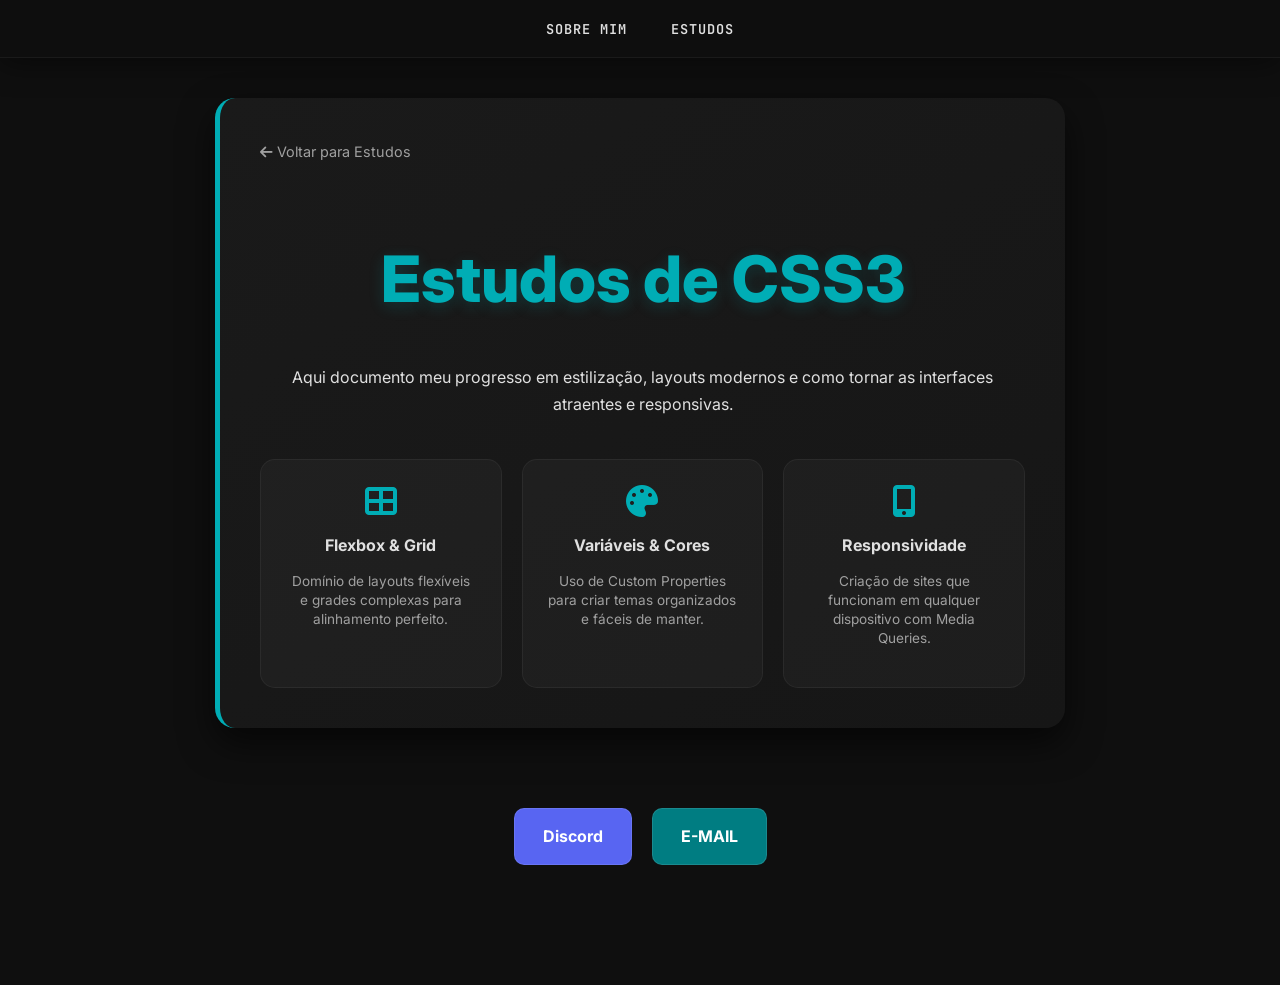
==== css.html @ 95c353b9 "ajeitando pastas" ====
<!DOCTYPE html>
<html lang="pt-br">
<head>
    <meta charset="UTF-8">
    <meta name="viewport" content="width=device-width, initial-scale=1.0">
    <title>Estudos CSS3 | Arcanjo-Dev227</title>
    <link rel="stylesheet" href="style.css">
    <link rel="stylesheet" href="https://cdnjs.cloudflare.com/ajax/libs/font-awesome/6.0.0/css/all.min.css">
</head>
<body>
    <header class="menu-fixo">
        <nav>
            <a href="index.html">Sobre mim</a>
            <a href="estudos.html">Estudos</a> 
        </nav>
    </header>

    <main class="container">
        <div class="breadcrumb">
            <a href="estudos.html"><i class="fa-solid fa-arrow-left"></i> Voltar para Estudos</a>
        </div>

        <h1>Estudos de CSS3</h1>
        
        <div class="texto-sobre">
            <p>Aqui documento meu progresso em estilização, layouts modernos e como tornar as interfaces atraentes e responsivas.</p>
        </div>

        <div class="grid-conceitos">
            <div class="conceito-card">
                <i class="fa-solid fa-table-cells-large"></i>
                <h4>Flexbox & Grid</h4>
                <p>Domínio de layouts flexíveis e grades complexas para alinhamento perfeito.</p>
            </div>
            <div class="conceito-card">
                <i class="fa-solid fa-palette"></i>
                <h4>Variáveis & Cores</h4>
                <p>Uso de Custom Properties para criar temas organizados e fáceis de manter.</p>
            </div>
            <div class="conceito-card">
    <i class="fa-solid fa-mobile-screen-button"></i>
    <h4>Responsividade</h4>
    <p>Criação de sites que funcionam em qualquer dispositivo com Media Queries.</p>
</div>
    </main>

    <footer id="contato"> 
        <div class="botoes-contato">
            <a href="https://discord.com/users/kanjo227" target="_blank" class="botao-discord">Discord</a>
            <a href="mailto:arcanjo20050@gmail.com" class="botao-email">E-MAIL</a>
        </div>
    </footer>
</body>
</html>
---- style.css ----
/* 1. Configurações Globais e Variáveis */
@import url('https://fonts.googleapis.com/css2?family=Inter:wght@400;600;800&family=JetBrains+Mono&display=swap');

:root {
    --primary-color: #00adb5;
    --primary-glow: rgba(0, 173, 181, 0.4);
    --bg-dark: #0f0f0f;
    --card-bg: #1a1a1a;
    --text-main: #e0e0e0;
    --text-dim: #a0a0a0;
    --transition-smooth: all 0.3s cubic-bezier(0.4, 0, 0.2, 1);
}

/* Reset e Base */
html, body {
    margin: 0;
    padding: 0;
    background-color: var(--bg-dark);
    scroll-behavior: smooth;
    color: var(--text-main);
}

body {
    font-family: 'Inter', sans-serif;
    text-align: center;
    line-height: 1.7;
}

/* 2. Menu Superior (Vidro Inteligente) */
.menu-fixo {
    background-color: rgba(15, 15, 15, 0.85);
    backdrop-filter: blur(12px);
    border-bottom: 1px solid rgba(255, 255, 255, 0.05);
    padding: 15px 0;
    position: sticky; /* Mantém o menu no topo ao rolar */
    top: 0;
    z-index: 1000;
    box-shadow: 0 4px 30px rgba(0, 0, 0, 0.5);
}

.menu-fixo nav a {
    color: var(--text-main);
    text-decoration: none;
    margin: 0 20px;
    font-family: 'JetBrains Mono', monospace;
    font-size: 0.85rem;
    letter-spacing: 1px;
    text-transform: uppercase;
    font-weight: 600;
    position: relative;
    padding-bottom: 5px;
    transition: var(--transition-smooth);
}

/* Efeito de Linha no Hover */
.menu-fixo nav a::after {
    content: '';
    position: absolute;
    width: 0;
    height: 2px;
    bottom: 0;
    left: 0;
    background-color: var(--primary-color);
    transition: width 0.3s ease;
}

.menu-fixo nav a:hover::after, 
.menu-fixo nav a.active::after {
    width: 100%;
}

/* 3. Título Principal */
h1 {
    color: var(--primary-color);
    margin: 60px 0 30px;
    font-size: clamp(2.5rem, 8vw, 4rem);
    font-weight: 800;
    text-shadow: 0 4px 15px rgba(0, 173, 181, 0.2);
}

/* 4. Containers (Efeito Glass + Animação) */
@keyframes fadeInUp {
    from {
        opacity: 0;
        transform: translateY(25px);
    }
    to {
        opacity: 1;
        transform: translateY(0);
    }
}

.container, .container-projetos {
    max-width: 850px;
    margin: 40px auto;
    padding: 40px;
    background: linear-gradient(145deg, #1a1a1a, #161616);
    border-radius: 20px;
    box-shadow: 0 15px 35px rgba(0, 0, 0, 0.6);
    border-left: 5px solid var(--primary-color);
    box-sizing: border-box;
    animation: fadeInUp 0.8s ease-out forwards;
    transition: transform 0.3s ease;
}

.container:hover {
    transform: translateY(-5px);
}

/* 5. Tecnologias (Pílulas com Hover Neon) */
.lista-habilidades {
    display: flex;
    justify-content: center;
    gap: 12px;
    flex-wrap: wrap;
    list-style: none;
    padding: 0;
    margin-top: 30px;
}

.lista-habilidades li {
    background: #252525;
    padding: 10px 24px;
    border-radius: 50px;
    border-left: 3px solid var(--primary-color);
    font-weight: 700;
    font-size: 0.9rem;
    transition: var(--transition-smooth);
    cursor: default;
}

.lista-habilidades li:hover {
    background: var(--primary-color);
    color: #000;
    transform: scale(1.08);
    box-shadow: 0 0 15px var(--primary-glow);
}

/* 6. Cards de Projeto e Estudos */
.projeto-card {
    background: #181818;
    color: var(--text-main);
    text-decoration: none;
    width: 100%;
    max-width: 500px;
    padding: 20px;
    margin-bottom: 15px;
    border-radius: 12px;
    border-left: 4px solid var(--primary-color);
    display: flex;
    align-items: center;
    justify-content: space-between;
    transition: var(--transition-smooth);
}

.projeto-card:hover {
    background: #222;
    transform: translateX(8px);
    box-shadow: 0 5px 15px rgba(0, 0, 0, 0.3);
}

/* 7. Rodapé e Contatos Profissionais */
footer#contato {
    margin-top: 80px;
    padding-bottom: 120px; /* Respiro essencial no fim */
}

.botoes-contato {
    display: flex;
    justify-content: center;
    gap: 20px;
    margin-top: 30px;
}

.botao-email, .botao-discord {
    padding: 14px 28px;
    border-radius: 10px;
    text-decoration: none;
    color: white;
    font-weight: bold;
    display: flex;
    align-items: center;
    gap: 10px;
    border: 1px solid rgba(255, 255, 255, 0.1);
    transition: var(--transition-smooth);
}

.botao-email { background: #007d82; }
.botao-discord { background: #5865f2; }

.botao-email:hover {
    box-shadow: 0 0 20px var(--primary-glow);
    transform: translateY(-3px);
}

.botao-discord:hover {
    box-shadow: 0 0 20px rgba(88, 101, 242, 0.4);
    transform: translateY(-3px);
}
/* 9. Estilos das Páginas de Detalhes */

/* Link de voltar suave */
.breadcrumb {
    text-align: left;
    margin-bottom: 20px;
}

.breadcrumb a {
    color: var(--text-dim);
    text-decoration: none;
    font-size: 0.9rem;
    transition: var(--transition-smooth);
}

.breadcrumb a:hover {
    color: var(--primary-color);
}

/* Grade de Conceitos Aprendidos */
.grid-conceitos {
    display: grid;
    grid-template-columns: repeat(auto-fit, minmax(200px, 1fr));
    gap: 20px;
    margin-top: 40px;
}

.conceito-card {
    background: rgba(255, 255, 255, 0.03);
    padding: 25px;
    border-radius: 15px;
    border: 1px solid rgba(255, 255, 255, 0.05);
    transition: var(--transition-smooth);
    text-align: center;
}

.conceito-card:hover {
    background: rgba(0, 173, 181, 0.05);
    border-color: var(--primary-color);
    transform: translateY(-5px);
}

.conceito-card i {
    font-size: 2rem;
    color: var(--primary-color);
    margin-bottom: 15px;
    display: block;
}

.conceito-card h4 {
    margin: 10px 0;
    color: var(--text-white);
}

.conceito-card p {
    font-size: 0.85rem;
    color: var(--text-dim);
    line-height: 1.4;
}
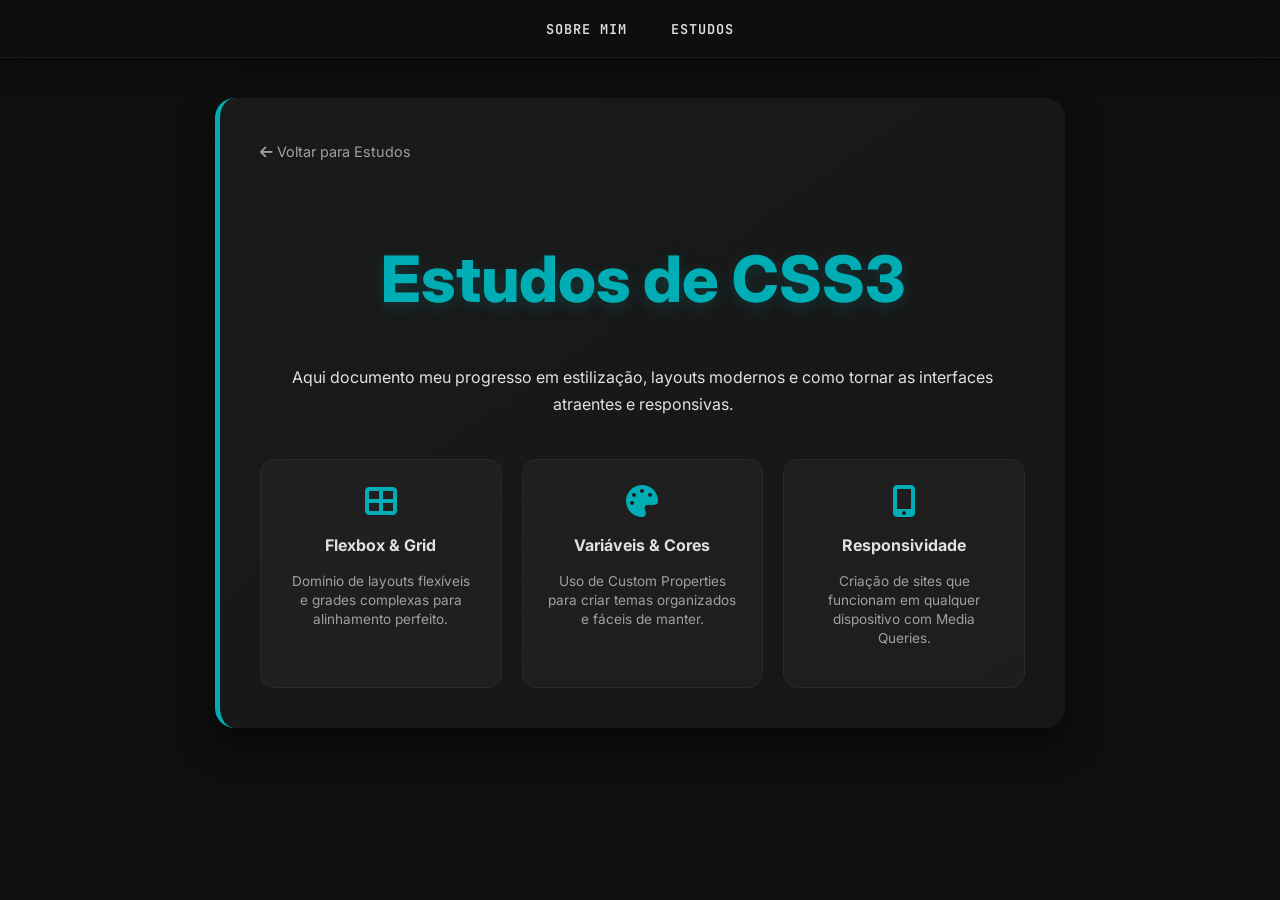
==== commit ae72f341: "ajeitando botões de contato" ====
--- a/css.html
+++ b/css.html
@@ -43,12 +43,5 @@
     <p>Criação de sites que funcionam em qualquer dispositivo com Media Queries.</p>
 </div>
     </main>
-
-    <footer id="contato"> 
-        <div class="botoes-contato">
-            <a href="https://discord.com/users/kanjo227" target="_blank" class="botao-discord">Discord</a>
-            <a href="mailto:arcanjo20050@gmail.com" class="botao-email">E-MAIL</a>
-        </div>
-    </footer>
 </body>
 </html>
--- a/style.css
+++ b/style.css
@@ -255,4 +255,37 @@
     font-size: 0.85rem;
     color: var(--text-dim);
     line-height: 1.4;
-}+}
+
+.contatos-profissionais {
+    margin-top: 30px;
+    text-align: center;
+}
+
+.contatos-profissionais h3 {
+    width: 100%;
+    margin-bottom: 15px;
+    color: #ffffff;
+}
+
+.btn-contato {
+    display: inline-flex;
+    align-items: center;
+    justify-content: center;
+    padding: 10px 20px;
+    border-radius: 5px;
+    text-decoration: none;
+    font-weight: bold;
+    color: #ffffff !important;
+    transition: background-color 0.3s ease;
+    margin: 5px; /* Margem pequena para desgrudar um do outro */
+    min-width: 110px;
+}
+.email { background-color: #008080; }
+.email:hover { background-color: #006666; }
+
+.github { background-color: #24292e; }
+.github:hover { background-color: #444c56; }
+
+.linkedin { background-color: #0077b5; }
+.linkedin:hover { background-color: #005987; }
